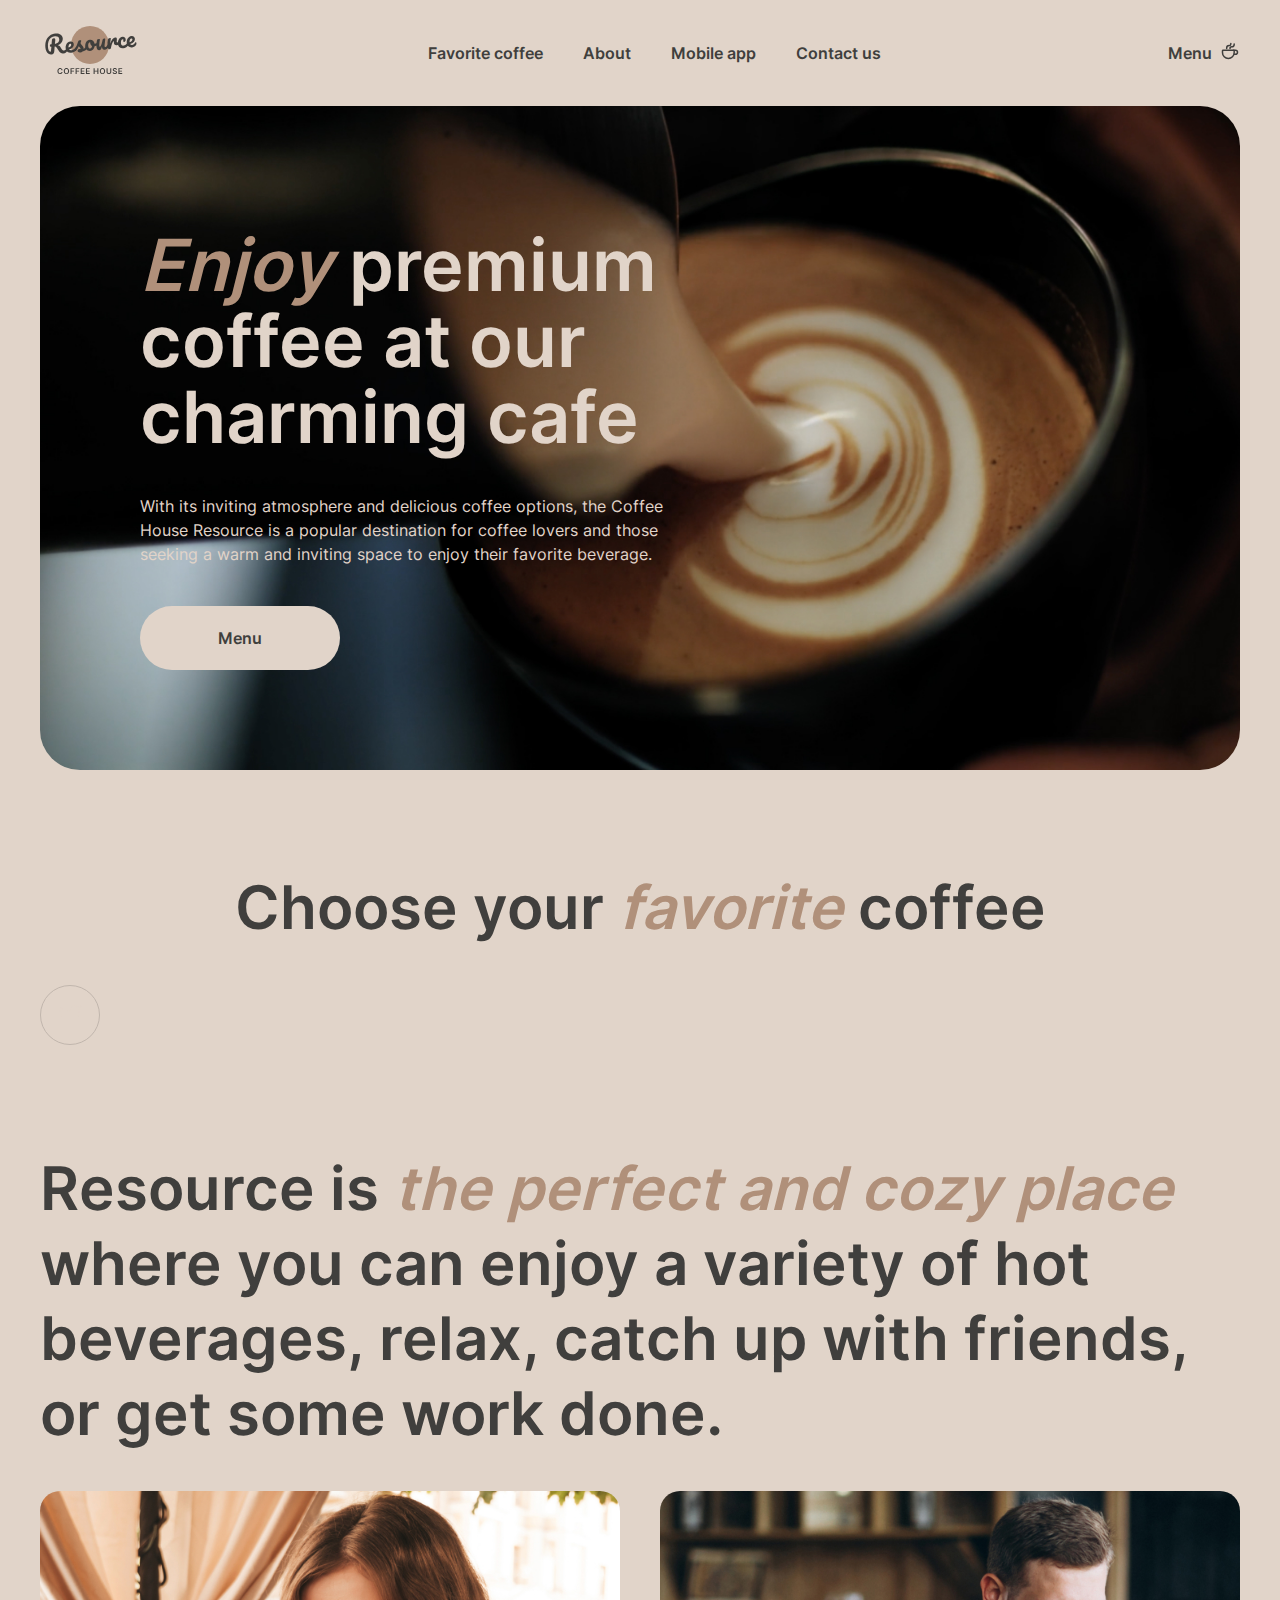
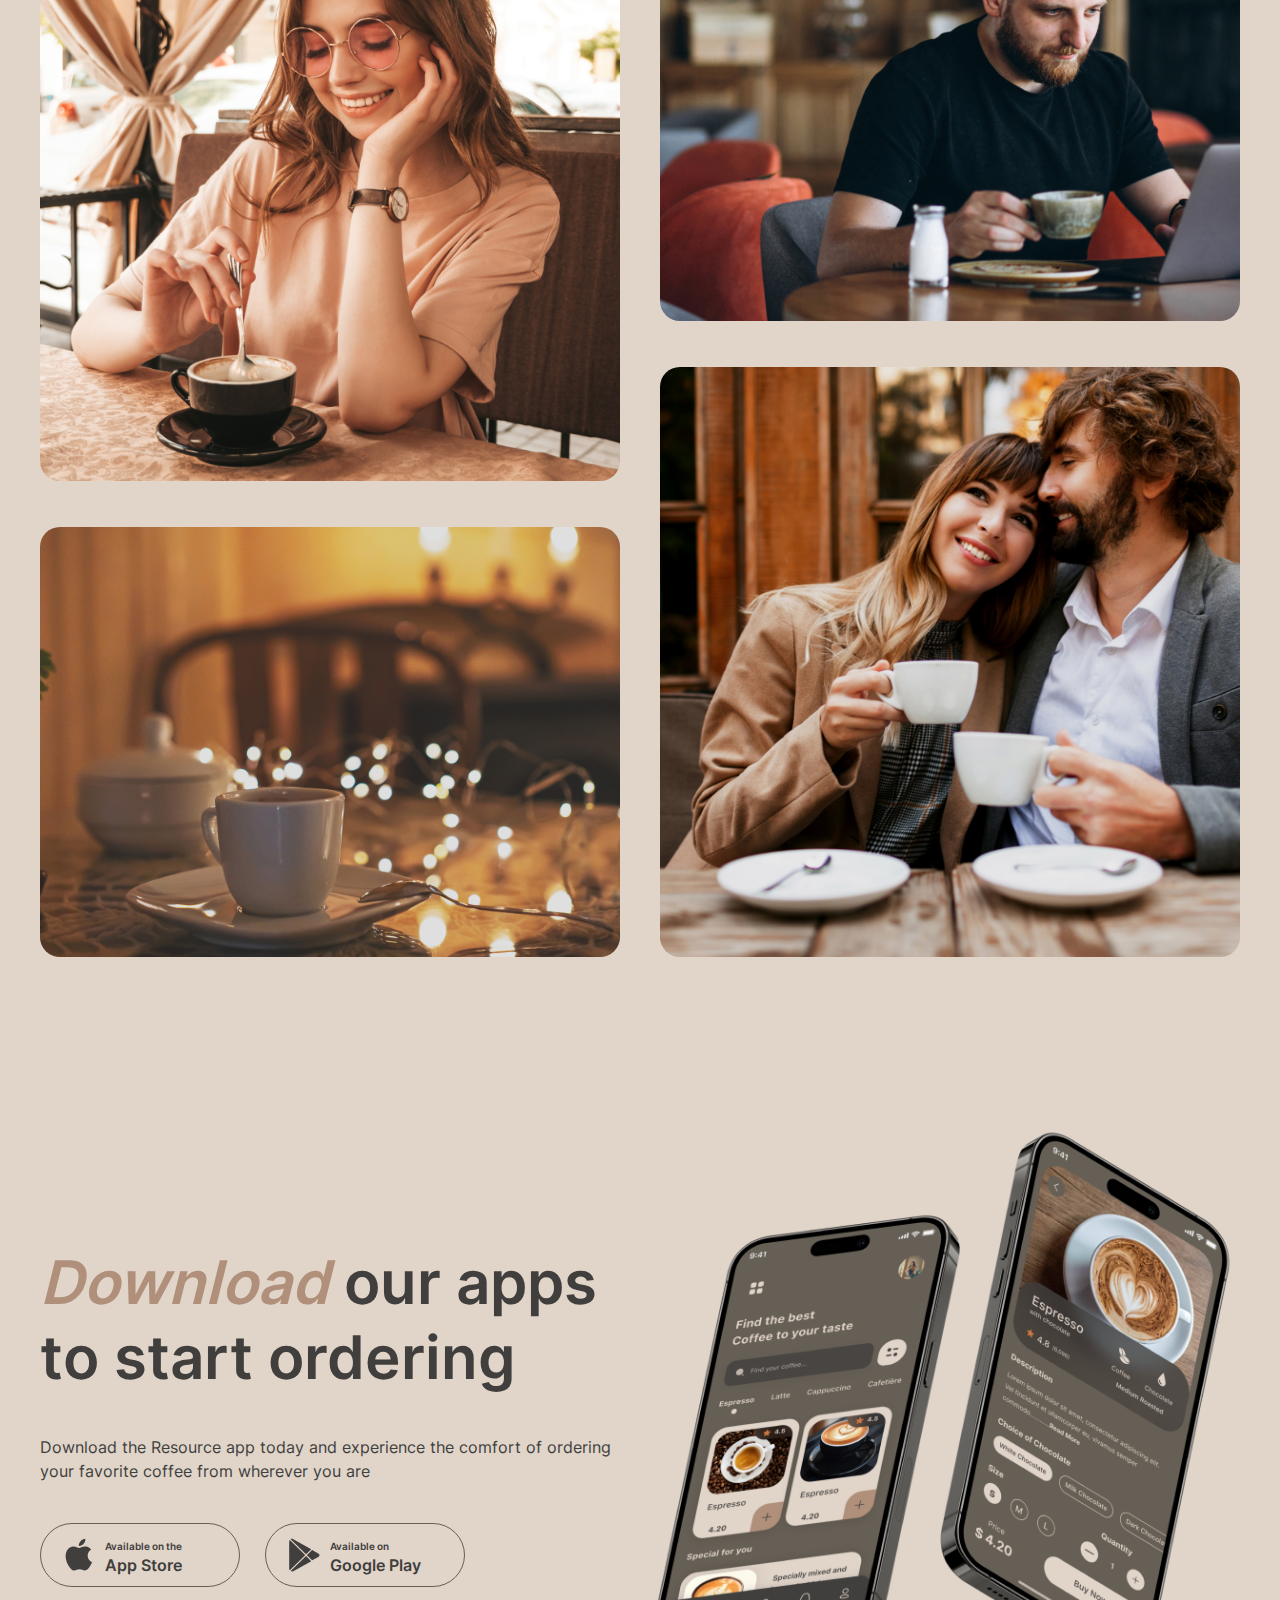
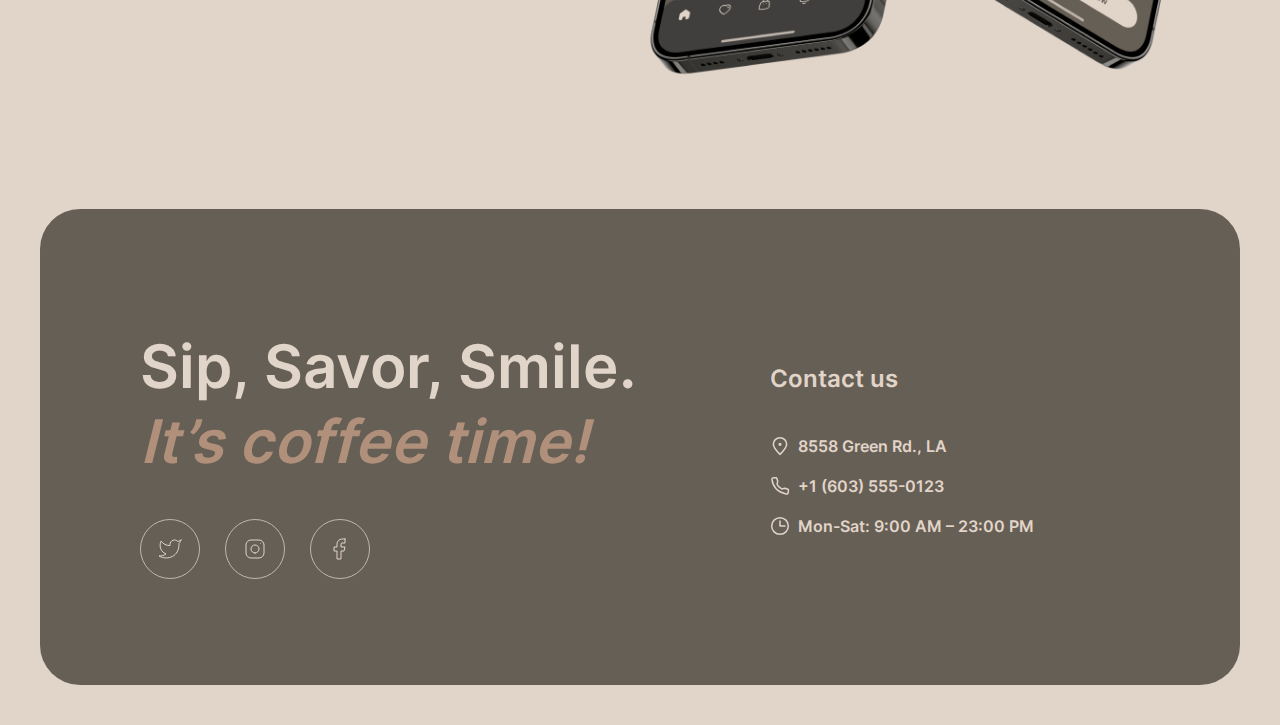
==== coffee-house/index.html @ 08d95184 "feat: add menu page" ====
<!DOCTYPE html>
<html lang="en">
<head>
    <meta charset="UTF-8">
    <meta name="viewport" content="width=device-width, initial-scale=1.0">
    <title>Coffee House</title>
    <link type="image/x-icon" href="logo.svg" rel="shortcut icon">
    <link type="Image/x-icon" href="logo.svg" rel="icon">
    <link rel="stylesheet" type="text/css" href="./css/normalize.css">
    <link rel="stylesheet" type="text/css" href="./css/const.css">
    <link rel="stylesheet" type="text/css" href="./css/main.css">
</head>
<body>
    <!-- ################################################################## -->
    <!-- HEADER -->
    <header class="header">
        <div class="wrapper">
            <div class="header__content">
                
                <div class="header__logo">
                    <a href="#!" class="heafer__logo-link">
                        <img src="logo.svg" alt="Coffee House" class="header__logo-pic">
                    </a>
                </div>

                <nav class=”header__nav”>
                    <ul class="header__list">
                      <li class="header__item">
                        <a href="./" class="link interactive__link">Favorite coffee</a>      
                      </li>
                      <li class="header__item">
                        <a href="#!" class="link interactive__link">About</a>      
                      </li>
                      <li class="header__item">
                        <a href="#!" class="link interactive__link">Mobile app</a>      
                      </li>
                      <li class="header__item">
                        <a href="#!" class="link interactive__link">Contact us</a>      
                      </li>                                                               
                    </ul>
                </nav>   
                  
                <a href="./pages/menu/menu.html" class="link interactive__link header__burger-link">Menu</a>
            </div>
        </div>
    </header>

    <!-- ################################################################## -->
    <!-- CONTENT -->
    <main class="main">
        
        <section class="wrapper wrapper__section hero">
            <div class="wrapper__hero">
                <div class="hero__content">
                    <h1 class="hero__title">
                        <span class="accent">Enjoy </span>
                        <span class="dark">premium coffee at our charming cafe</span>                     
                    </h1>
                    <p class="hero__lead">
                        With its inviting atmosphere and delicious coffee options, the Coffee House Resource is a popular destination for coffee lovers and those seeking a warm and inviting space to enjoy their favorite beverage.
                    </p>
                    <a href="./pages/menu/menu.html" class="btn btn__oval link hero__btn-menu">Menu</a>
                </div>
            </div>
        </section>

        <section class="wrapper wrapper__section favorite">
            <div class="wrapper__favorite">
                <div class="favorite__content">
                    <h2 class="favorite__title">
                        <span class="dark">Choose your </span>
                        <span class="accent">favorite </span>
                        <span class="dark">coffee</span>
                    </h2>

                    <div class="favorite__slider">
                        <div class="slider__navigation-prev">
                            
                            <a href="https://twitter.com/VasilyeuUV" class="btn btn__round footer__social-btn twitter" target="_blank"></a>

                        </div>
                        <div class="slider__card">
                            
                        </div>                        
                        <div class="slider__navigation-next">
                            
                        </div>

    
                        <!-- <div class="favorite__slider-navigation">
                            <input type="radio" name="r" id="r1" checked>
                            <input type="radio" name="r" id="r2">
                            <input type="radio" name="r" id="r3">              
                        </div> -->
         
         
         
                         <!-- <div class="slide slide1">
                             <img src="./img/main_page/coffee-slider-1.png" alt="Coffee" class="about__slider-pic">
                         </div>
                         <div class="slide slide2">
                             <img src="./img/main_page/coffee-slider-2.png" alt="Coffee" class="about__slider-pic">
                         </div>
                         <div class="slide slide3">
                             <img src="./img/main_page/coffee-slider-3.png" alt="Coffee" class="about__slider-pic">
                         </div> -->

                    </div>   

                </div>
            </div>
        </section>

        <section class="wrapper wrapper__section about">
            <div class="wrapper__about">
                <div class="about__content">
                    <h2 class="about__title">
                        <span class="dark">Resource is </span>
                        <span class="accent">the perfect and cozy place </span>
                        <span class="dark">where you can enjoy a variety of hot beverages, relax, catch up with friends, or get some work done.</span>
                    </h2>
                </div>
                <div class="about__cards">
                    <div class="about__cards-left">
                        <figure class="about__card-container">
                            <img src="./img/main_page/about-1.jpg" alt="About image" class="about__card-pic about__card-pic-h">                            
                        </figure>
                        <figure class="about__card-container about__card-container-s">
                            <img src="./img/main_page/about-2.jpg" alt="About image" class="about__card-pic about__card-pic-s">                            
                        </figure>                       

                    </div>
                    <div class="about__cards-right">
                        <figure class="about__card-container about__card-container-s">
                            <img src="./img/main_page/about-3.jpg" alt="About image" class="about__card-pic about__card-pic-s">                            
                        </figure>    
                        <figure class="about__card-container about__card-container-h">
                            <img src="./img/main_page/about-4.jpg" alt="About image" class="about__card-pic about__card-pic-h">                            
                        </figure>                                            
                    </div>
                </div>
            </div>
        </section>

        <section class="wrapper wrapper__section download">
            <div class="wrapper__download">
                <div class="download__content">
                    <div class="download__content-common download__content-left">
                        <h2 class="download__title">
                            <span class="accent">Download </span>
                            <span class="dark">our apps to start ordering</span>
                        </h2>
                        <div class="download__lead">
                            <span>Download the Resource app today and experience the comfort of ordering your favorite coffee from wherever you are</span>
                        </div>
                        <div class="download__buttons">
                            <a href="#!" class="btn btn__oval link download__btn appstore">
                                <div class="download__btn-text">
                                    <p class="caption">Available on the</p>
                                    <p class="no-margin">App Store</p>
                                </div>
                            </a>
                            <a href="#!" class="btn btn__oval link download__btn googleplay">
                                <div class="download__btn-text">
                                    <p class="caption">Available on</p>
                                    <p class="no-margin">Google Play</p>  
                                </div>                              
                            </a>
                        </div>
                    </div>
                    <div class="download__content-common ">
                        <img src="./img/main_page/mobile-screens.png" alt="About image" class="download__pic">                                                    
                    </div>
                </div>
            </div>
        </section>

    </main>    

    <!-- ################################################################## -->
    <!-- FOOTER -->
    <footer class="footer">
        <div class="wrapper">
            <div class="footer__content">

                <div class="footer__content-left">
                    <h2 class="footer__title">
                        <span class="light">Sip, Savor, Smile.</span>
                        <span class="accent">It’s coffee time!</span>
                    </h2>
                    <div class="footer__social">
                        <a href="https://twitter.com/VasilyeuUV" class="btn btn__round footer__social-btn twitter" target="_blank"></a>
                        <a href="https://www.instagram.com/blade.b.b/" class="btn btn__round footer__social-btn instagramm" target="_blank"></a>
                        <a href="https://www.facebook.com/profile.php?id=61554115852307" class="btn btn__round footer__social-btn facebook" target="_blank"></a>
                    </div>
                </div>

                <div class="light footer__content-right">
                    <h3 class="footer__contact-title">Contact us</h3>
                    <a href="https://www.google.com/maps/place/Green+Rd,+Louisiana+70634,+%D0%A1%D0%A8%D0%90/@30.5420931,-93.0218398,10z" class="light interactive__link footer__link footer__contact-adress" target="_blank">8558 Green Rd.,  LA</a>
                    <a href="tel:+1 (603) 555-0123" class="light interactive__link footer__link footer__contact-phone" target="_blank">+1 (603) 555-0123</a>
                    <p class="light footer__link footer__contact-clock">Mon-Sat: 9:00 AM – 23:00 PM</p>
                </div>                

            </div>
        </div>
    </footer>
</body>
</html>
---- coffee-house/css/const.css ----
:root {

/*COLORS*/

--color-dark:#665F55;
--color-light: #E1D4C9;
--color-backdrop: rgba(64, 63, 61, 0.80);

--text-color-dark: #403F3D;
--text-color-light: var(--color-light);
--text-color-accent: #B0907A;

--background-color-body:var(--color-light);
--background-color-container: var(--color-dark);

--border-color-light: #C1B6AD;
--border-color-dark: var(--color-dark);

--tab-item-color-active: var(--color-dark);

--color-link-dark: var(--text-color-dark, #403F3D);


/*FONTS*/
--font-family: 'Inter';

--font-heading-1: 600 72px/105% var(--font-family);
--font-heading-2: 600 60px/125% var(--font-family);
--font-heading-3: 600 24px/125% var(--font-family);

--font-body-medium: 400 16px/150% var(--font-family);
--font-body-caption: 600 10px/140% var(--font-family);

--font-link: 600 16px/150% var(--font-family);
--font-burger-link: 600 32px/125% var(--font-family);
--font-button: var(--font-link);

}
---- coffee-house/css/main.css ----
/*#################################################################*/
/*#region FONTS*/

/* inter-regular - latin */
@font-face {
  font-display: swap; /* Check https://developer.mozilla.org/en-US/docs/Web/CSS/@font-face/font-display for other options. */
  font-family: 'Inter';
  font-style: normal;
  font-weight: 400;
  src: url('../fonts/inter-v13-latin-regular.woff2') format('woff2'); /* Chrome 36+, Opera 23+, Firefox 39+, Safari 12+, iOS 10+ */
}
/* inter-600 - latin */
@font-face {
  font-display: swap; /* Check https://developer.mozilla.org/en-US/docs/Web/CSS/@font-face/font-display for other options. */
  font-family: 'Inter';
  font-style: normal;
  font-weight: 600;
  src: url('../fonts/inter-v13-latin-600.woff2') format('woff2'); /* Chrome 36+, Opera 23+, Firefox 39+, Safari 12+, iOS 10+ */
}

/*#endregion FONTS*/


/* #################################################################*/
/*#region BASIC STYLE*/

html {
    box-sizing: border-box;	
}

*, 
*::after,
*::before {
    box-sizing: inherit;
}

body {
    font: var(--font-body-medium);
    color: var(--text-color-dark);
    min-height: 100vh;
    background: var(--background-color-body);
}

img {
    max-width: 100%;
    height: auto;
}

li {
    list-style-type: none;
    padding-left: 0;
}

a.disabled {
    pointer-events: none;
    cursor: default;
}

.wrapper {
    max-width: 1440px;  
    margin: 0 auto;
    padding: 0 40px;
}

.wrapper__section {
    margin-bottom: 100px;
}

.link {
    font: var(--font-link);
    color: var(--color-link-dark);
    text-decoration: none;
}

.interactive__link {
    position: relative;
    transition: .2s;
}

.interactive__link::after {
    content: '';
    position: absolute;
    bottom: -5px;
    right: 0;
    height: 2px;
    width: 100%;
    transform: scale(0, 1);
    transition: transform 0.4s;
    background: var(--text-color-dark);
    transform-origin: right top;
    transition-delay: .25s;
}

.interactive__link:hover::after,
.interactive__link:focus::after,
.interactive__link:active::after {
    transform: scale(1, 1);
    transform-origin: left top;
}



:focus {
    outline: none;
}
/*#endregion BASIC STYLE*/


/*#################################################################*/
/*#region FONTS*/

h1 span {
    font: var(--font-heading-1);
}

h2 {
    margin-bottom: 40px;
    text-align: left;
}

h2 span {
    font: var(--font-heading-2);
}

h3 {
    font: var(--font-heading-3);
    margin-bottom: 40px;
}

.light {
    color: var(--text-color-light);
}

.accent {
    font-style: italic;
    color: var(--text-color-accent);
}

.caption {
    font: var(--font-body-caption);
    margin: 0;
}

.no-margin{
    margin: 0;
}

/*#endregion FONTS*/


/*#################################################################*/
/*#region ELEMENTS*/

.btn {
    display: inline-block;
    box-sizing: border-box;
    text-align: center;
    text-decoration: none;
    border-radius: 100px;
    padding: 20px 0;
}

.btn__round {
    width: 60px;
    height: 60px;
}

.btn__oval {
    width: 200px;
    height: 64px;
}

.twitter {
    background: url(../img/icons/twitter.svg) no-repeat center center;
}

.instagramm {
    background: url(../img/icons/instagram.svg) no-repeat center center;
}

.facebook {
    background: url(../img/icons/facebook.svg) no-repeat center center;
}

.appstore {
    background: url(../img/icons/appstore-icon.svg) no-repeat 20px center;
}

.googleplay {
    background: url(../img/icons/googleplay-icon.svg) no-repeat 20px center;
}
/*#endregion ELEMENTS*/



/*#################################################################*/
/*#region HEADER*/

.header__content {
    display: flex;
    flex-wrap: wrap;
    align-items: center;
    justify-content: space-between;
    padding: 20px 0;    
}

.header__list {
    display: flex;
    flex-wrap: wrap;
}

.header__item {
    margin-right: 40px;
}

/* .header__item:last-child {
    margin-right: 0;
} */

.header__burger-link {
    display: inline-block;
    padding-right: 28px;
    background: url(../img/icons/coffee-cup.svg) no-repeat right top;
}

/*#endregion HEADER*/


/*#################################################################*/
/*#region MAIN*/

/*--------------------------------------------------------*/
/*#region Hero*/

.wrapper__hero {
    padding: 100px;
    border-radius: 40px;
    background: url(../img/main_page/img-hero.jpg), lightgray 50% / cover no-repeat;    
    background-size: cover;
}

.hero__content {
    max-width: 530px;
    color: var(--text-color-light);
}

.hero__title {
    margin-bottom: 40px;
}

.hero__lead {
    font: var(--font-body-medium);
    margin-bottom: 40px;
}

.hero__btn-menu {
    background-color: var(--background-color-body);     
    transition-property: padding-right;
    transition-duration: 1s;
    transition-timing-function: ease;
}

.hero__btn-menu:hover {
    background: url(../img/icons/coffee-cup.svg) no-repeat 120px 20px;
    background-color: var(--background-color-body);
    padding-right: 20px;    
    transition-property: background, padding-right;
    transition-duration: 1s;
    transition-timing-function: ease;
}

/*#endregion Hero*/


/*--------------------------------------------------------*/
/*#region Favorite*/

.favorite__title {
    text-align: center;
}

.favorite__slider {
    display: grid;
    grid-template-columns: 60px auto 60px;
    gap: 40px;
}

.favorite__slider-navigation {
    /* display: flex;
    flex-wrap: wrap;
    width: 1000%;
    height: 100%; */
}

/*#endregion Favorite*/


/*--------------------------------------------------------*/
/*#region About*/

.wrapper__about {
    text-align: center;
}

.about__cards {
    display: grid;
    grid-template-columns: repeat(2, 1fr);
    gap: 40px;
}

.about__card-container {
    margin: 0;
    margin-bottom: 40px;
}

.about__card-pic{
    width: 726px;
    border-radius: 20px;
    object-fit: cover;
}

.about__card-pic-h {
    height: 590px;
}

.about__card-pic-s {
    height: 430px;
}


/*#endregion About*/


/*--------------------------------------------------------*/
/*#region Download*/

.download__content {
    display: flex;
    flex-wrap: wrap;
    align-items: center;
    justify-content: space-between;
}

.download__content-common{
    flex: 1;
}

.download__content-right {
    text-align: right;
}

.download__title{
    max-width: 630px;    
} 

.download__lead {
    max-width: 630px;    
    font: var(--font-body-medium);
    margin-bottom: 40px;
}

.download__btn {
    border: solid 1px var(--border-color-dark); 
    text-align: left;
    padding-left: 64px;
    margin-right: 20px;
}

.download__btn-text {
    margin-top: -5px;
}

/*#endregion Download*/


/*#endregion MAIN*/



/*#################################################################*/
/*#region FOOTER*/

.footer__content {
    display: flex;
    flex-wrap: wrap;
    padding: 100px;
    border-radius: 40px;
    background-color: var(--background-color-container);
    margin-bottom: 40px;    
}

.footer__content-left {
    max-width: 530px;
    margin-right: 100px;
}

.footer__title {
    margin-bottom: 40px;
}

.footer__link {
    display: block;
    font: var(--font-link);
    text-decoration: none;
    padding-left: 28px;
    margin-bottom: 16px;
}

.footer__social-btn {
    border: 1px solid var(--border-color-light, #C1B6AD);
    margin-right: 20px;
}

.footer__content-right{
    
}

.footer__contact-title {
    margin-top: 55px;
}

.footer__contact-adress {
    background: url(../img/icons/pin-alt.svg) no-repeat left center;
}

.footer__contact-phone {
    background: url(../img/icons/phone.svg) no-repeat left center;
}

.footer__contact-clock {
    background: url(../img/icons/clock.svg) no-repeat left center;
}

/* .header__content {
    display: flex;
    flex-wrap: wrap;
    align-items: center;
    justify-content: space-between;
    padding: 20px 0;    
} */

/*#endregion FOOTER*/
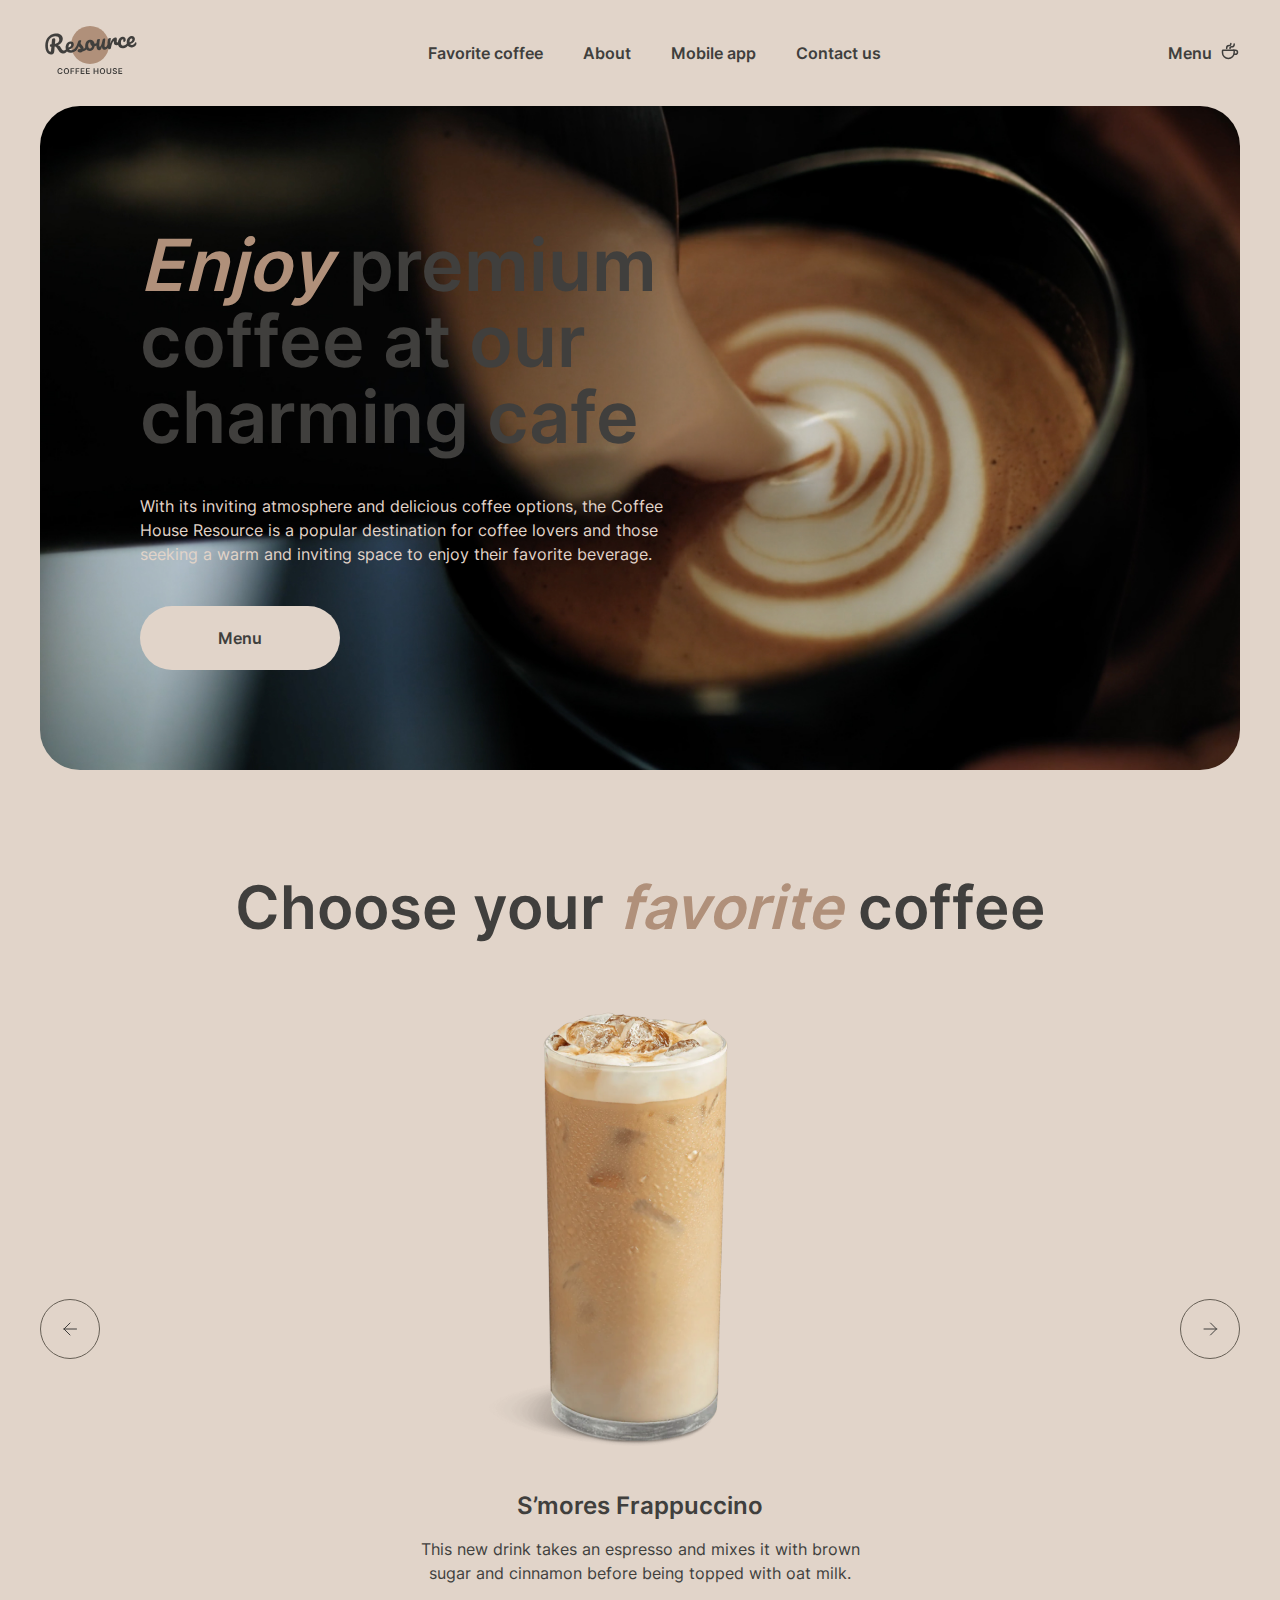
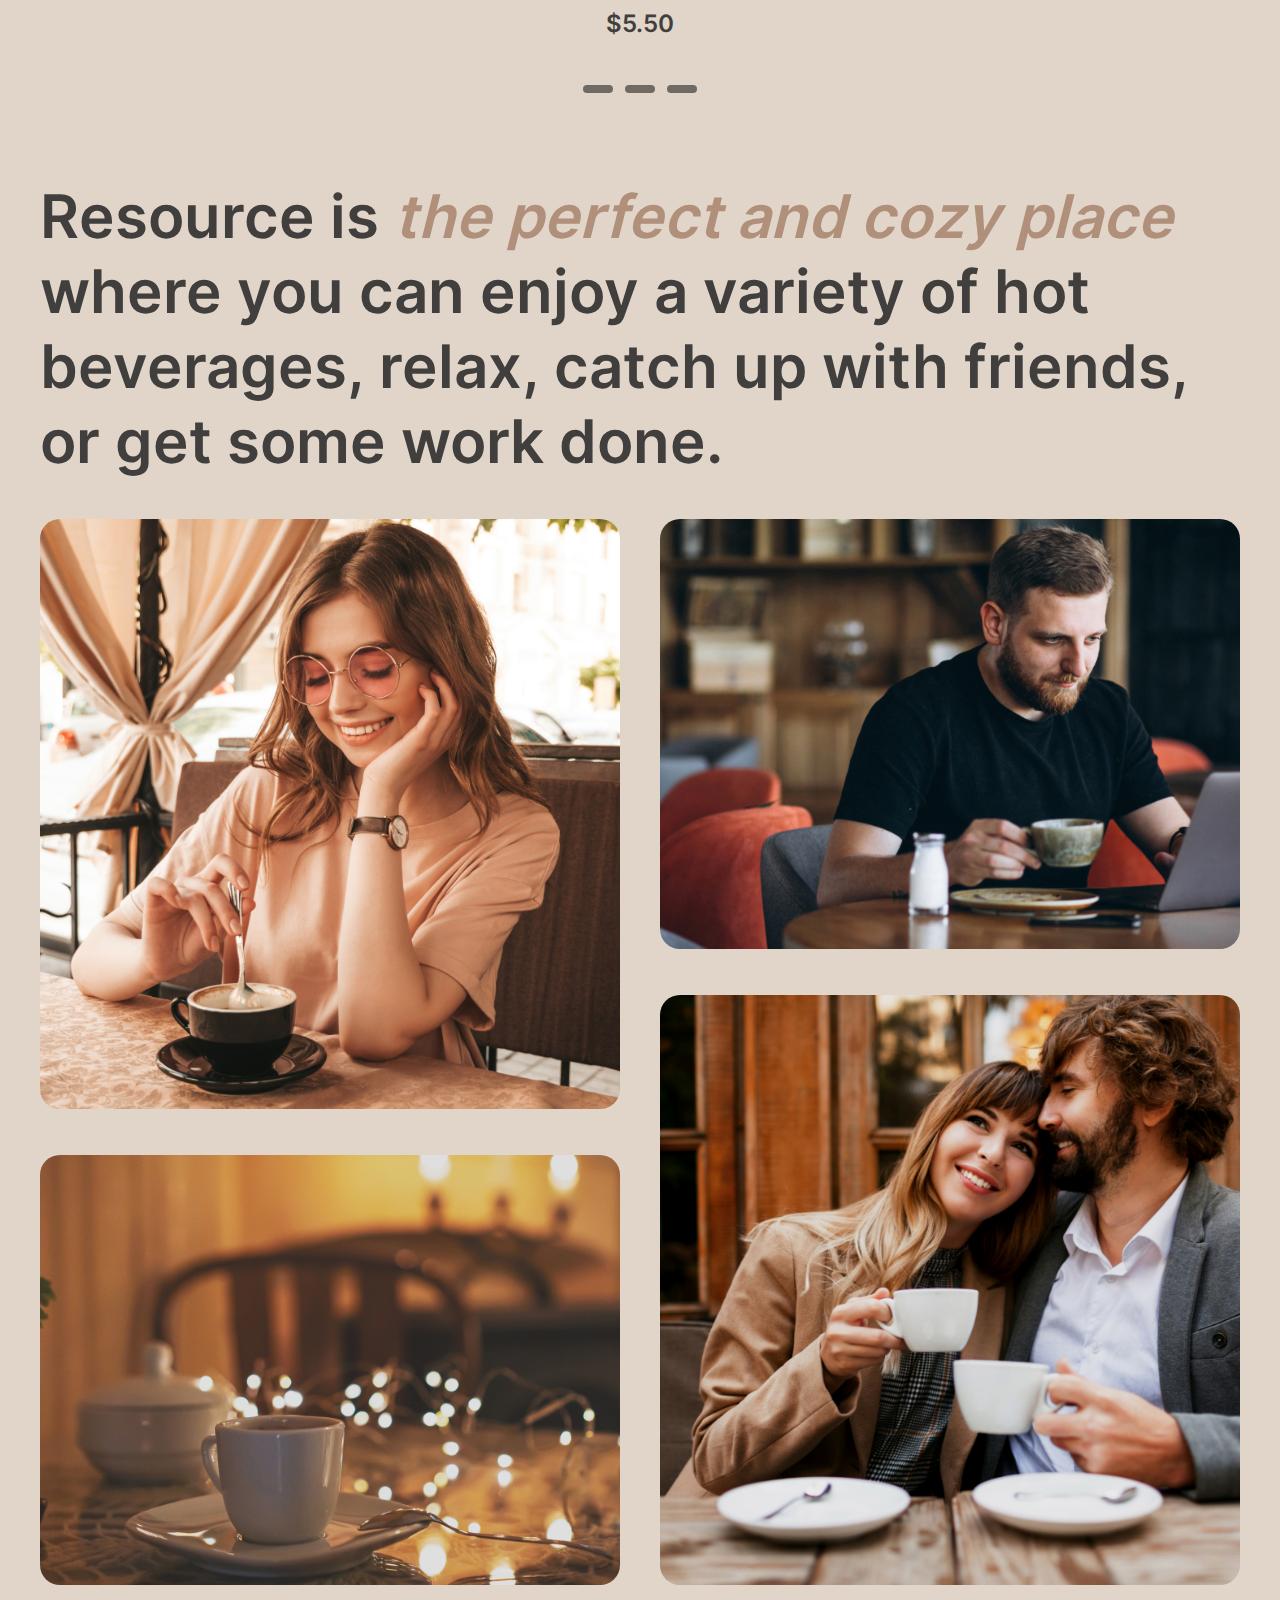
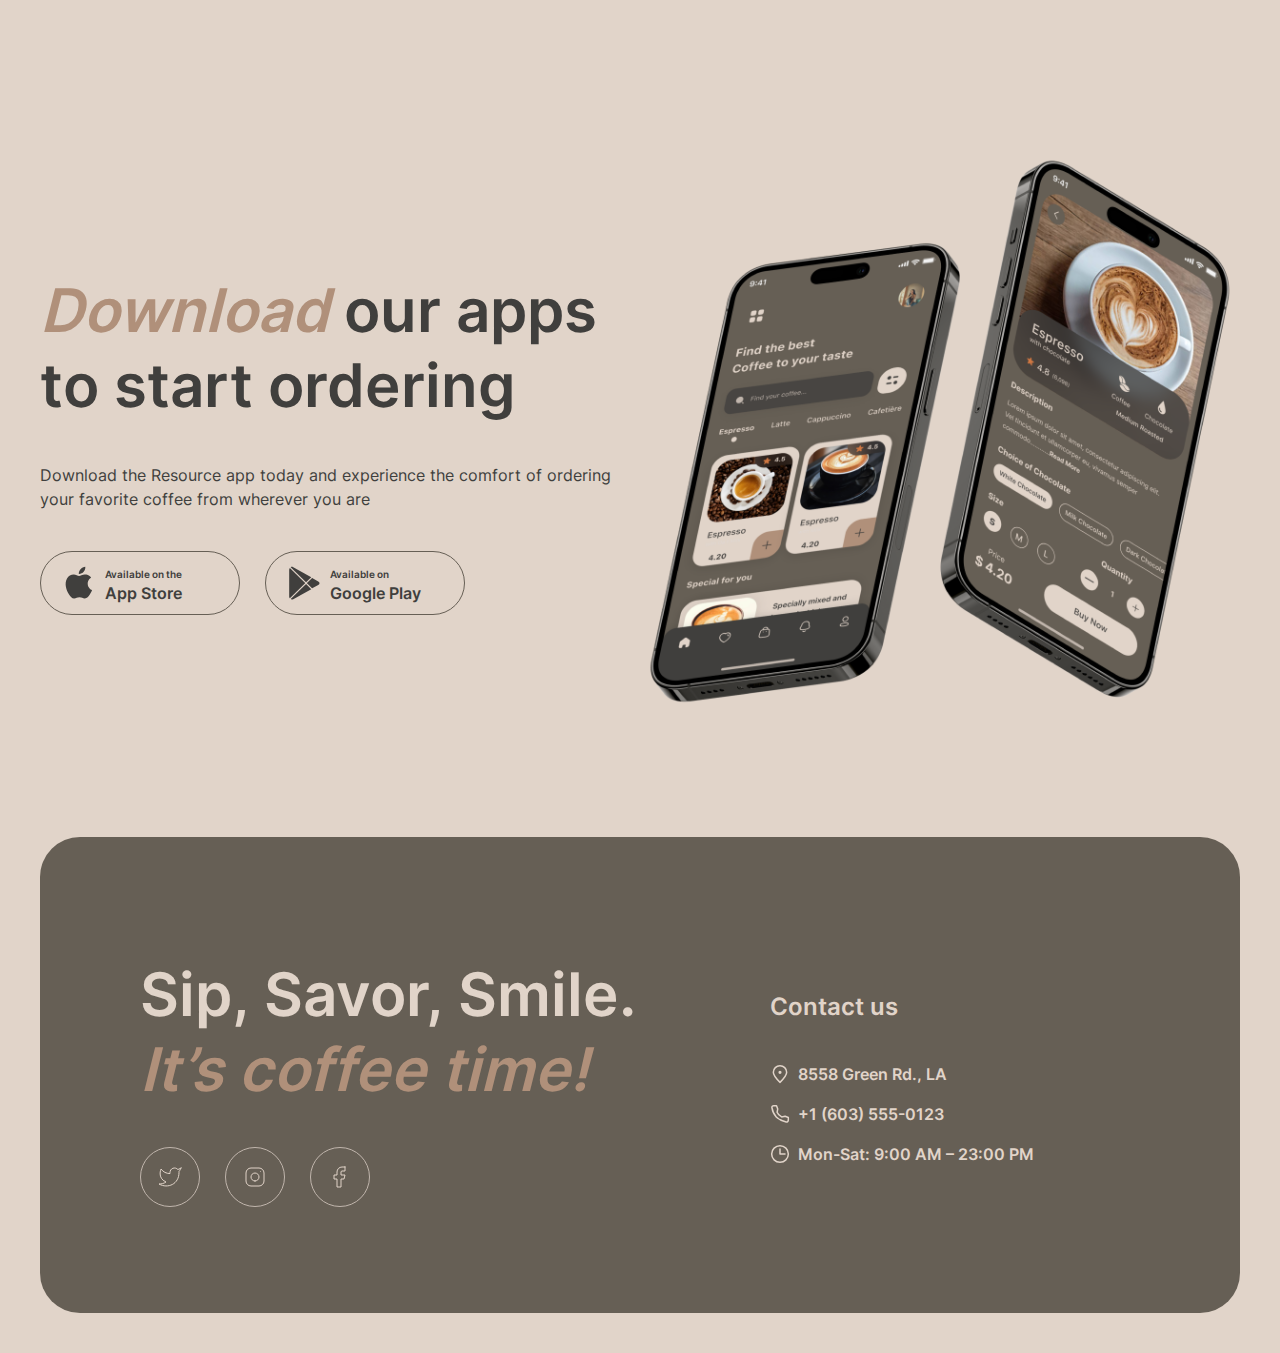
==== commit 9f5cfec1: "feat: add favorite slider" ====
--- a/coffee-house/index.html
+++ b/coffee-house/index.html
@@ -4,8 +4,15 @@
     <meta charset="UTF-8">
     <meta name="viewport" content="width=device-width, initial-scale=1.0">
     <title>Coffee House</title>
-    <link type="image/x-icon" href="logo.svg" rel="shortcut icon">
-    <link type="Image/x-icon" href="logo.svg" rel="icon">
+    <link rel="apple-touch-icon" sizes="180x180" href="img/favicon/apple-touch-icon.png">
+    <link rel="icon" type="image/png" sizes="32x32" href="img/favicon/favicon-32x32.png">
+    <link rel="icon" type="image/png" sizes="16x16" href="img/favicon/favicon-16x16.png">
+    <link rel="manifest" href="img/favicon/site.webmanifest">
+    <link rel="mask-icon" href="img/favicon/safari-pinned-tab.svg" color="#5bbad5">
+    <link rel="shortcut icon" href="img/favicon/favicon.ico">
+    <meta name="msapplication-TileColor" content="#e1d4c9">
+    <meta name="msapplication-config" content="img/favicon/browserconfig.xml">
+    <meta name="theme-color" content="#e1d4c9">
     <link rel="stylesheet" type="text/css" href="./css/normalize.css">
     <link rel="stylesheet" type="text/css" href="./css/const.css">
     <link rel="stylesheet" type="text/css" href="./css/main.css">
@@ -18,7 +25,7 @@
             <div class="header__content">
                 
                 <div class="header__logo">
-                    <a href="#!" class="heafer__logo-link">
+                    <a href="#" class="heafer__logo-link">
                         <img src="logo.svg" alt="Coffee House" class="header__logo-pic">
                     </a>
                 </div>
@@ -26,16 +33,16 @@
                 <nav class=”header__nav”>
                     <ul class="header__list">
                       <li class="header__item">
-                        <a href="./" class="link interactive__link">Favorite coffee</a>      
+                        <a href="#favorite" class="link interactive__link">Favorite coffee</a>      
                       </li>
                       <li class="header__item">
-                        <a href="#!" class="link interactive__link">About</a>      
+                        <a href="#about" class="link interactive__link">About</a>      
                       </li>
                       <li class="header__item">
-                        <a href="#!" class="link interactive__link">Mobile app</a>      
+                        <a href="#mobile-app" class="link interactive__link">Mobile app</a>      
                       </li>
                       <li class="header__item">
-                        <a href="#!" class="link interactive__link">Contact us</a>      
+                        <a href="#contact" class="link interactive__link">Contact us</a>      
                       </li>                                                               
                     </ul>
                 </nav>   
@@ -49,7 +56,7 @@
     <!-- CONTENT -->
     <main class="main">
         
-        <section class="wrapper wrapper__section hero">
+        <div class="wrapper wrapper__section hero" id="hero">
             <div class="wrapper__hero">
                 <div class="hero__content">
                     <h1 class="hero__title">
@@ -62,9 +69,9 @@
                     <a href="./pages/menu/menu.html" class="btn btn__oval link hero__btn-menu">Menu</a>
                 </div>
             </div>
-        </section>
-
-        <section class="wrapper wrapper__section favorite">
+        </div>
+
+        <section class="wrapper wrapper__section favorite" id="favorite">
             <div class="wrapper__favorite">
                 <div class="favorite__content">
                     <h2 class="favorite__title">
@@ -74,44 +81,58 @@
                     </h2>
 
                     <div class="favorite__slider">
-                        <div class="slider__navigation-prev">
-                            
-                            <a href="https://twitter.com/VasilyeuUV" class="btn btn__round footer__social-btn twitter" target="_blank"></a>
+                        <!-- <input type="radio" name="respond" id="favorite-prev" checked> -->
+                        <div class="favorite__slider-navigation">
+                            <input type="radio" name="slider" id="switch1" checked>
+                            <input type="radio" name="slider" id="switch2">
+                            <input type="radio" name="slider" id="switch3">  
+                        
+
+                            <div class="wrapper__favorite-cards">
+                                <div class="slider__navigation-prev">                                
+                                    <a href="#!" class="btn btn__round btn__prev"></a>
+                                </div>
+                                <!-- <div class="slider__cards"> -->
+                                    <div class="favorite__card">
+                                        <div class="favorite__card-imgbox">
+                                            <a href="#!" class="favorite__card-display">
+                                                <img src="./img/cups_of_coffee/coffee-slider-1.png" alt="Coffee" class="favorite__card-pic">
+                                            </a>  
+                                        </div>                         
+                                        <div class="favorite__card-content">
+                                            <h3 class="favorite__card-title">S’mores Frappuccino</h3>
+                                            <p class="favorite__card-description">This new drink takes an espresso and mixes it with brown sugar and cinnamon before being topped with oat milk.</p>
+                                            <h3 class="favorite__card-price">$5.50</h3>
+                                        </div>                           
+                                    </div>  
+                                <!-- </div>           -->                            
+                                <div class="slider__navigation-next">
+                                    <a href="#!" class="btn btn__round btn__next"></a>
+                                </div>
+                            </div>
 
                         </div>
-                        <div class="slider__card">
-                            
-                        </div>                        
-                        <div class="slider__navigation-next">
-                            
-                        </div>
+
 
     
-                        <!-- <div class="favorite__slider-navigation">
-                            <input type="radio" name="r" id="r1" checked>
-                            <input type="radio" name="r" id="r2">
-                            <input type="radio" name="r" id="r3">              
+                        <!-- <div class="slider__navigation-active">
+                            <label for="switch1" class="slider__navigation-control"></label>
+                            <label for="switch2" class="slider__navigation-control"></label>
+                            <label for="switch3" class="slider__navigation-control"></label>
                         </div> -->
-         
-         
-         
-                         <!-- <div class="slide slide1">
-                             <img src="./img/main_page/coffee-slider-1.png" alt="Coffee" class="about__slider-pic">
-                         </div>
-                         <div class="slide slide2">
-                             <img src="./img/main_page/coffee-slider-2.png" alt="Coffee" class="about__slider-pic">
-                         </div>
-                         <div class="slide slide3">
-                             <img src="./img/main_page/coffee-slider-3.png" alt="Coffee" class="about__slider-pic">
-                         </div> -->
-
                     </div>   
 
+                    <div class="slider__navigation-controls">
+                        <label for="switch1" class="slider__navigation-control"></label>
+                        <label for="switch2" class="slider__navigation-control"></label>
+                        <label for="switch3" class="slider__navigation-control"></label>
+                    </div>
+
                 </div>
             </div>
         </section>
 
-        <section class="wrapper wrapper__section about">
+        <section class="wrapper wrapper__section about" id="about">
             <div class="wrapper__about">
                 <div class="about__content">
                     <h2 class="about__title">
@@ -142,7 +163,7 @@
             </div>
         </section>
 
-        <section class="wrapper wrapper__section download">
+        <section class="wrapper wrapper__section download" id="mobile-app">
             <div class="wrapper__download">
                 <div class="download__content">
                     <div class="download__content-common download__content-left">
@@ -179,7 +200,7 @@
 
     <!-- ################################################################## -->
     <!-- FOOTER -->
-    <footer class="footer">
+    <footer class="footer" id="contact">
         <div class="wrapper">
             <div class="footer__content">
 
--- a/coffee-house/css/main.css
+++ b/coffee-house/css/main.css
@@ -27,6 +27,7 @@
 
 html {
     box-sizing: border-box;	
+    scroll-behavior: smooth;
 }
 
 *, 
@@ -46,6 +47,10 @@
     max-width: 100%;
     height: auto;
 }
+
+/* label {
+    padding: 0;
+} */
 
 li {
     list-style-type: none;
@@ -99,8 +104,6 @@
     transform-origin: left top;
 }
 
-
-
 :focus {
     outline: none;
 }
@@ -130,6 +133,10 @@
 
 .light {
     color: var(--text-color-light);
+}
+
+.dark {
+    color: var(--text-color-dark);
 }
 
 .accent {
@@ -142,8 +149,12 @@
     margin: 0;
 }
 
-.no-margin{
-    margin: 0;
+.no-margin {
+    margin: 0;
+}
+
+.center {
+    text-align: center;
 }
 
 /*#endregion FONTS*/
@@ -171,7 +182,7 @@
     height: 64px;
 }
 
-.twitter {
+.twitter {    
     background: url(../img/icons/twitter.svg) no-repeat center center;
 }
 
@@ -193,6 +204,10 @@
 /*#endregion ELEMENTS*/
 
 
+/*#################################################################*/
+/*#################################################################*/
+/*#################################################################*/
+/*#region INDEX PAGE*/
 
 /*#################################################################*/
 /*#region HEADER*/
@@ -274,26 +289,83 @@
 
 
 /*--------------------------------------------------------*/
-/*#region Favorite*/
+/*#region Favorite Card*/
 
 .favorite__title {
     text-align: center;
 }
 
-.favorite__slider {
-    display: grid;
-    grid-template-columns: 60px auto 60px;
-    gap: 40px;
-}
-
-.favorite__slider-navigation {
-    /* display: flex;
+.btn__prev {
+    border: 1px solid var(--border-color-dark, #665F55);
+    background: url(../img/icons/arrow-left.svg) no-repeat center center;
+}
+
+.btn__next {
+    border: 1px solid var(--border-color-dark, #665F55);
+    background: url(../img/icons/arrow-right.svg) no-repeat center center;
+}
+
+.wrapper__favorite-cards {
+    display: flex;
     flex-wrap: wrap;
-    width: 1000%;
-    height: 100%; */
-}
-
-/*#endregion Favorite*/
+    justify-content: space-between;
+    align-items: center;
+}
+
+.favorite__card {
+    max-width: 480px;
+    display: flex;
+    flex-direction: column;
+}
+
+.favorite__card-imgbox {
+    margin-bottom: 20px;
+}
+
+.favorite__card-content {
+    text-align: center;
+}
+
+.favorite__card-title {
+    margin: 0;
+    margin-bottom: 16px;
+}
+
+.favorite__card-description {
+    margin: 0;
+    margin-bottom: 16px; 
+}
+
+.slider__navigation-controls {
+    position: absolute;
+    /* bottom: 0; */
+    left: 50%;
+    transform: translateX(-50%);
+    display: flex;
+}
+
+.slider__navigation-control {
+    width: 30px;
+    height: 8px;
+    margin: 6px;
+    cursor: pointer;
+    background-color: #000;
+    opacity: .5;
+    border-radius: 10px;
+    transition: all 0.4s ease;
+}
+
+.slider__navigation-control:hover {
+    opacity: 1;
+    transform:scale(1.1);
+}
+
+input[name="slider"] {
+    position: absolute;
+    visibility: hidden;
+ }
+
+/*#endregion Favorite Card*/
 
 
 /*--------------------------------------------------------*/
@@ -412,10 +484,6 @@
     margin-right: 20px;
 }
 
-.footer__content-right{
-    
-}
-
 .footer__contact-title {
     margin-top: 55px;
 }
@@ -432,12 +500,176 @@
     background: url(../img/icons/clock.svg) no-repeat left center;
 }
 
-/* .header__content {
+/*#endregion FOOTER*/
+/*#endregion INDEX PAGE*/
+
+
+
+/*#################################################################*/
+/*#################################################################*/
+/*#################################################################*/
+/*#region MENU PAGE*/
+
+/*#################################################################*/
+/*#region Title*/
+
+.offer__content {
     display: flex;
     flex-wrap: wrap;
+    justify-content: center;
+}
+
+.offer__title-2 {
+    max-width: 800px;
+    text-align: center;
+}
+
+.offer__slider {
+    overflow: hidden;
+    /* transform: translate(-50%, -50%); */
+}
+
+.offer__buttons {
+    display: flex;
+}
+/*#endregion Title*/
+
+/*#################################################################*/
+/*#region Cards*/
+
+.wrapper__offer-cards {
+    transition: all 0.6s ease;
+}
+
+.offer__cards {
+    display: grid;
+    grid-template-columns: repeat(4, 310px);
+    gap: 40px;
+}
+
+.offer__card {
+    display: flex;
+    flex-direction: column;
+    max-width: 310px;
+    border: solid 1px var(--border-color-light, #C1B6AD); 
+    border-radius: 40px;
+}
+
+.offer__card-imgbox {
+    max-height: 310px;
+    overflow: hidden;
+    border-radius: 40px;
+}
+
+.offer__card-pic {
+    max-width: 340px;
+}
+
+.offer__card-content {
+    flex-grow: 1;
+    display: flex;
+    flex-direction: column;
+    padding: 20px;
+}
+
+.offer__card-title {
+    margin: 0;
+    margin-bottom: 12px;
+}
+
+.offer__card-description {
+    flex-grow: 1;
+    margin: 0;
+    margin-bottom: 12px;
+}
+
+.offer__card-price {   
+    margin: 0;
+}
+
+/*#endregion Cards*/
+
+/*#################################################################*/
+/*#region Navigation*/
+
+input[name="radio"] {
+    position: absolute;
+    visibility: hidden;
+ }
+
+.offer__slider-navigation {
+    display: flex;
+    transform: translateX(-50%);
+}
+
+ .offer__navigation {
+    margin-bottom: 40px;
+ }
+
+ .btn__offer-switch {
+    display: inline-block;
+ }
+
+.btn-offer {
+    width: auto;
+    border: 1px solid var(--border-color-dark);
+    text-align: right;
+    padding: 0;
+    padding-right: 16px;
+    margin-right: 16px;
+
+    transition: all 0.4s ease;
+}
+
+.btn__offer-switch:hover,
+.btn__offer-switch:active,
+.btn__offer-switch:focus {
+    background: var(--background-color-container);
+    color: var(--text-color-light);
+    cursor: pointer;
+
+    .circle__image {
+        background: var(--text-color-light);
+    }
+}
+
+.btn__oval-circle {
+    display: flex;
+    flex-wrap: nowrap;
     align-items: center;
-    justify-content: space-between;
-    padding: 20px 0;    
-} */
-
-/*#endregion FOOTER*/+}
+
+.circle__image {
+    display: inline-block;
+    position: relative;
+    border-radius: 50%;
+    overflow: hidden;
+    width: 45px;
+    height: 45px;
+    background: var(--border-color-light);
+    text-align: center;
+    margin: 8px;
+}
+
+.circle__image-pic{
+    position: relative;
+    top: 25%;
+    width:55%;
+    height:55%;
+    object-fit: cover;
+  }
+
+#radio1:checked ~ .s1 {
+    margin-left: 0;
+ }
+ 
+ #radio2:checked ~ .s1 {
+    margin-left: -33.3%;
+ }
+ 
+ #radio3:checked ~ .s1 {
+    margin-left: -66.6%;
+ }
+
+/*#endregion Navigation*/
+/*#endregion MENU PAGE*/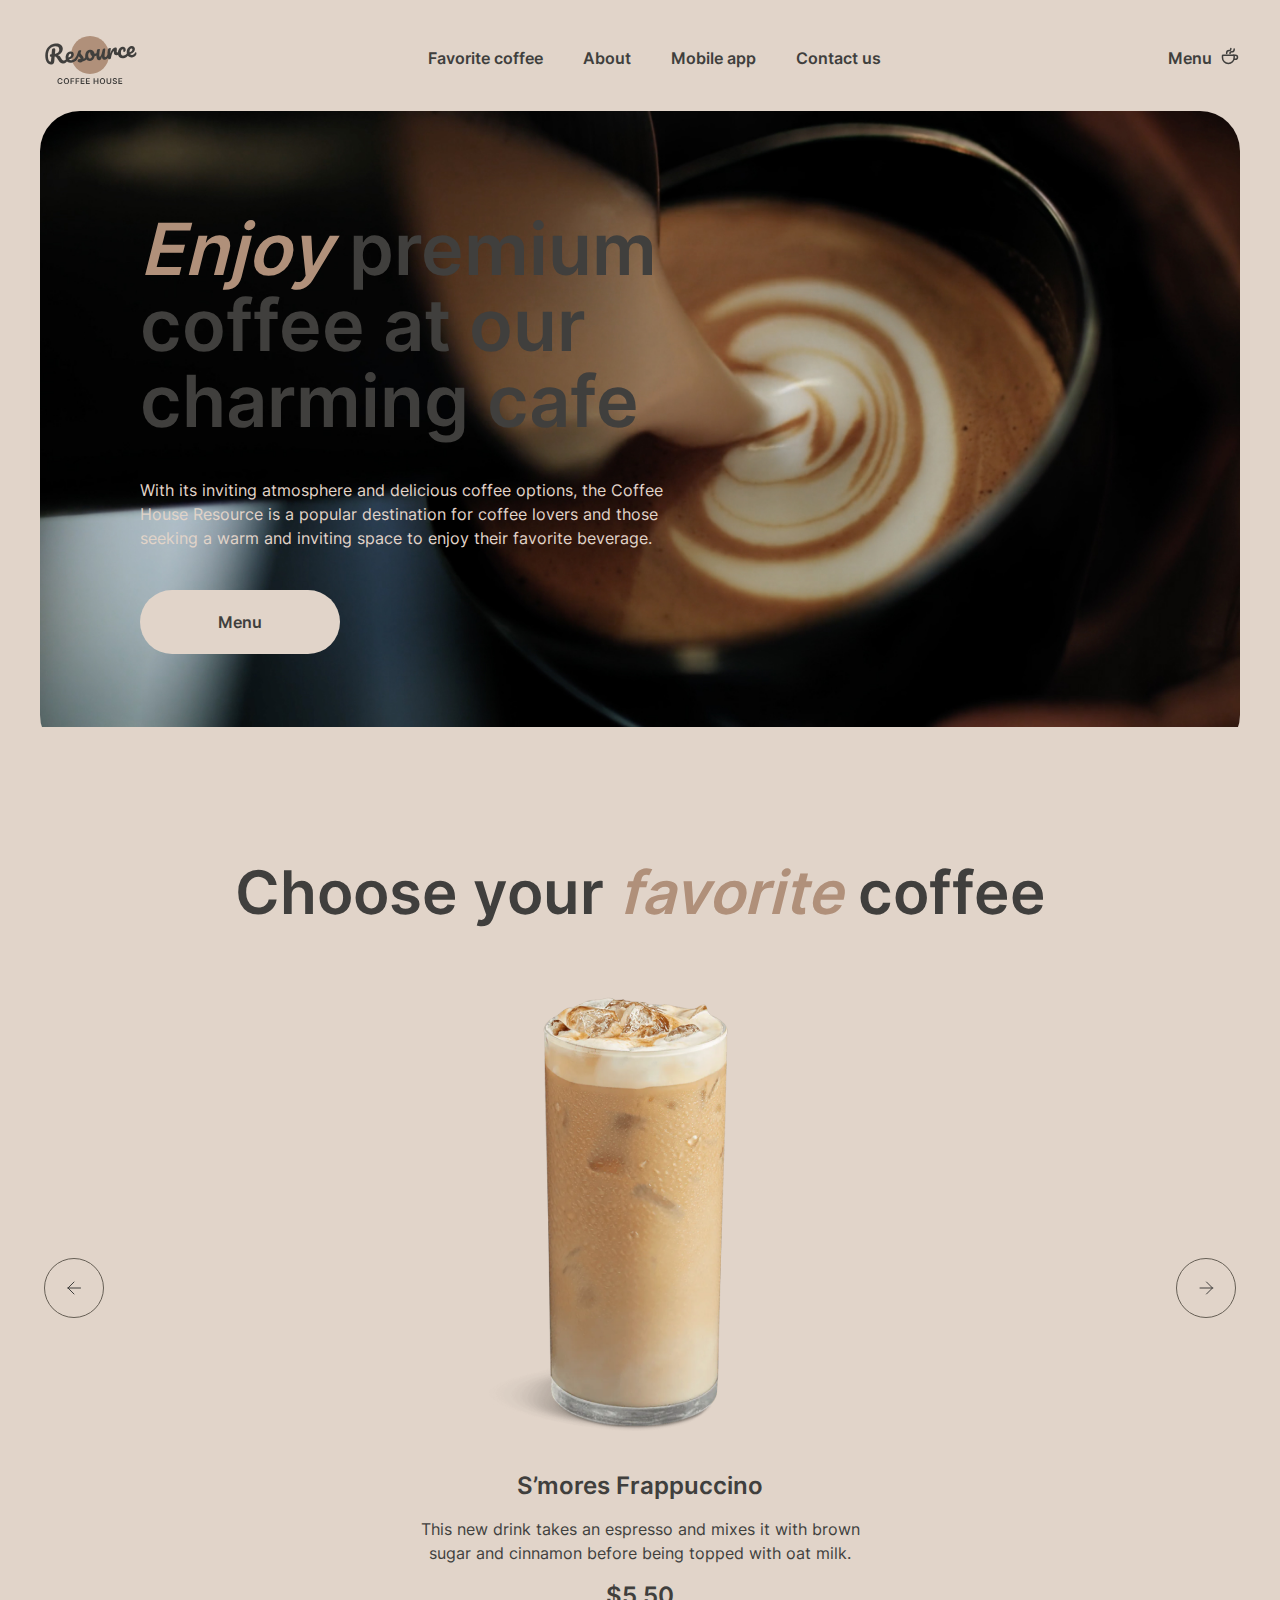
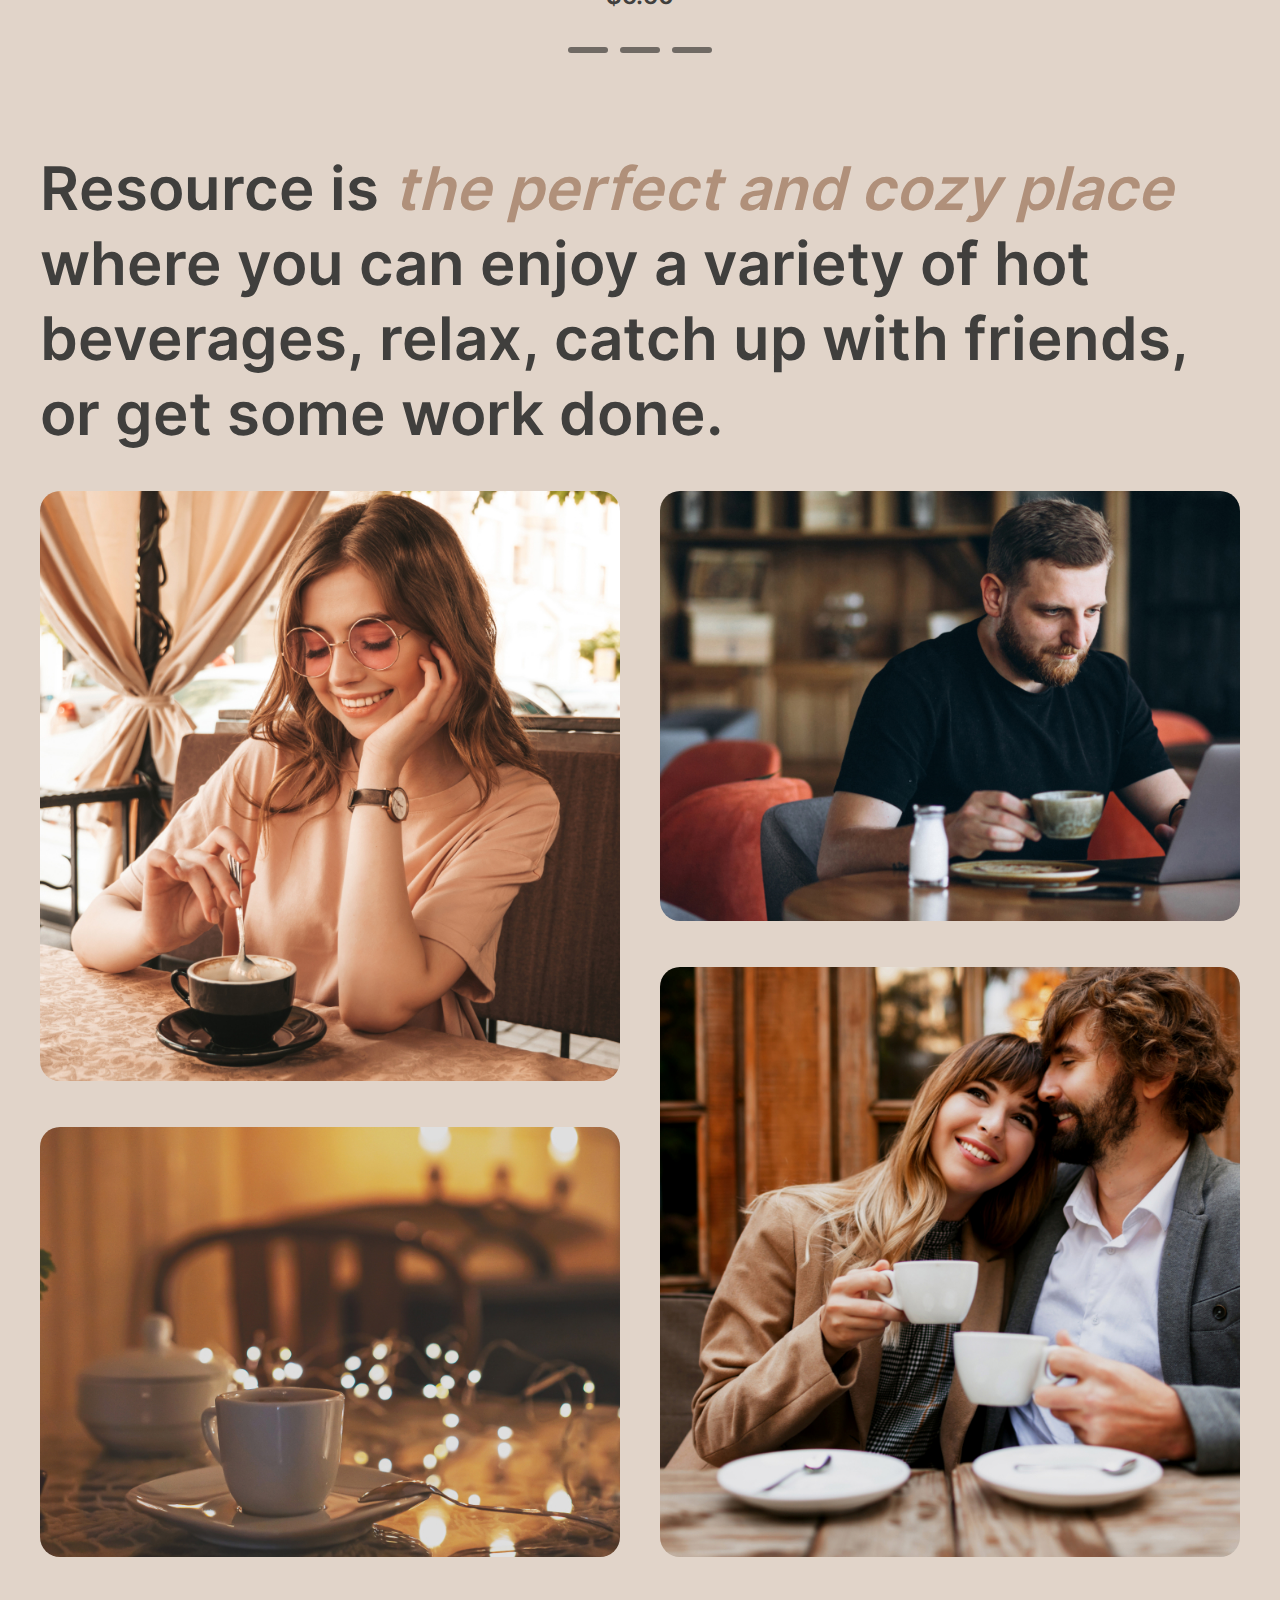
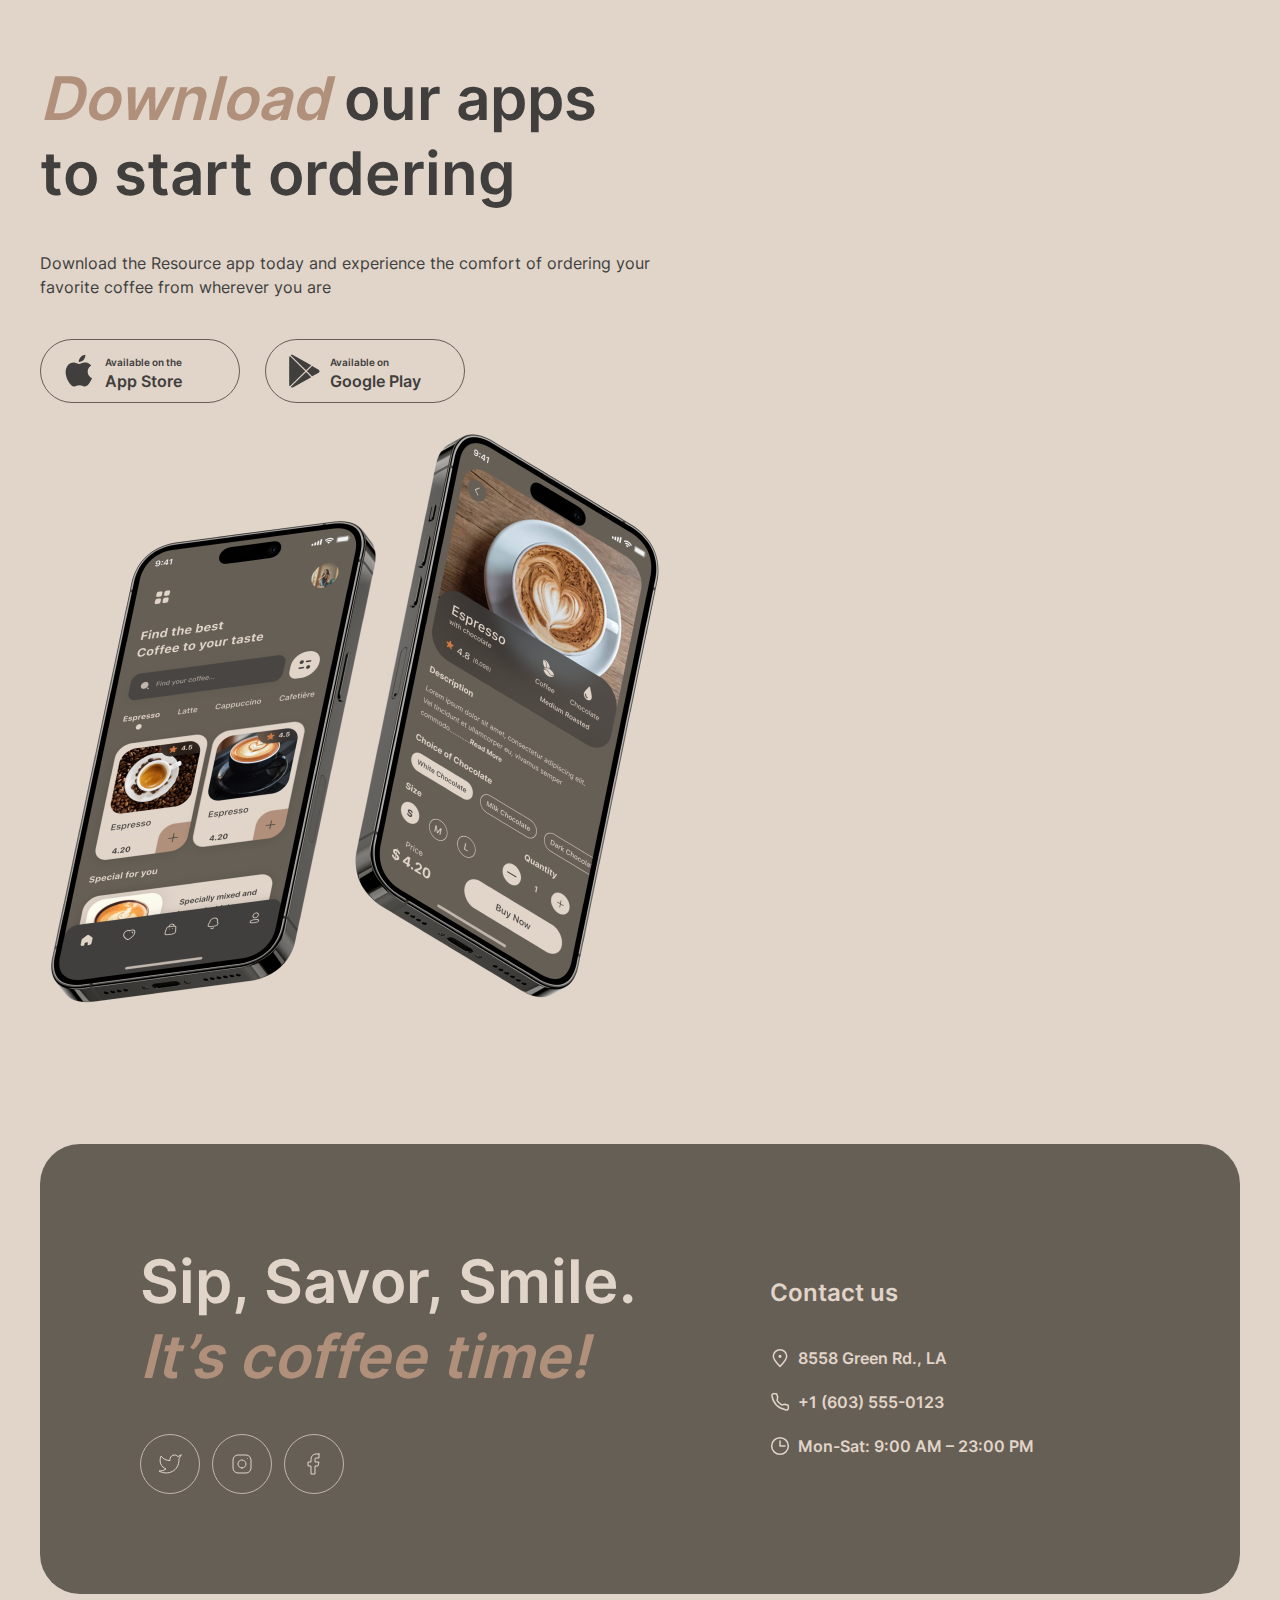
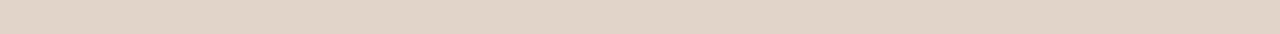
==== commit e6449d7d: "feat: check 1st page to layout" ====
--- a/coffee-house/index.html
+++ b/coffee-house/index.html
@@ -90,7 +90,7 @@
 
                             <div class="wrapper__favorite-cards">
                                 <div class="slider__navigation-prev">                                
-                                    <a href="#!" class="btn btn__round btn__prev"></a>
+                                    <a href="#!" class="btn btn__round btn__prev transition"></a>
                                 </div>
                                 <!-- <div class="slider__cards"> -->
                                     <div class="favorite__card">
@@ -107,7 +107,7 @@
                                     </div>  
                                 <!-- </div>           -->                            
                                 <div class="slider__navigation-next">
-                                    <a href="#!" class="btn btn__round btn__next"></a>
+                                    <a href="#!" class="btn btn__round btn__next transition"></a>
                                 </div>
                             </div>
 
@@ -175,13 +175,13 @@
                             <span>Download the Resource app today and experience the comfort of ordering your favorite coffee from wherever you are</span>
                         </div>
                         <div class="download__buttons">
-                            <a href="#!" class="btn btn__oval link download__btn appstore">
+                            <a href="#!" class="btn btn__oval link download__btn appstore transition">
                                 <div class="download__btn-text">
                                     <p class="caption">Available on the</p>
                                     <p class="no-margin">App Store</p>
                                 </div>
                             </a>
-                            <a href="#!" class="btn btn__oval link download__btn googleplay">
+                            <a href="#!" class="btn btn__oval link download__btn googleplay transition">
                                 <div class="download__btn-text">
                                     <p class="caption">Available on</p>
                                     <p class="no-margin">Google Play</p>  
@@ -210,15 +210,15 @@
                         <span class="accent">It’s coffee time!</span>
                     </h2>
                     <div class="footer__social">
-                        <a href="https://twitter.com/VasilyeuUV" class="btn btn__round footer__social-btn twitter" target="_blank"></a>
-                        <a href="https://www.instagram.com/blade.b.b/" class="btn btn__round footer__social-btn instagramm" target="_blank"></a>
-                        <a href="https://www.facebook.com/profile.php?id=61554115852307" class="btn btn__round footer__social-btn facebook" target="_blank"></a>
+                        <a href="https://twitter.com/VasilyeuUV" class="btn btn__round footer__social-btn twitter transition" target="_blank"></a>
+                        <a href="https://www.instagram.com/blade.b.b/" class="btn btn__round footer__social-btn instagramm transition" target="_blank"></a>
+                        <a href="https://www.facebook.com/profile.php?id=61554115852307" class="btn btn__round footer__social-btn facebook transition" target="_blank"></a>
                     </div>
                 </div>
 
                 <div class="light footer__content-right">
                     <h3 class="footer__contact-title">Contact us</h3>
-                    <a href="https://www.google.com/maps/place/Green+Rd,+Louisiana+70634,+%D0%A1%D0%A8%D0%90/@30.5420931,-93.0218398,10z" class="light interactive__link footer__link footer__contact-adress" target="_blank">8558 Green Rd.,  LA</a>
+                    <a href="https://www.google.com/maps/place/Green+Rd,+Louisiana+70634,+%D0%A1%D0%A8%D0%90/@30.5420931,-93.0218398,10z" class="light interactive__link footer__link footer__contact-adress" target="_blank">8558 Green Rd., LA</a>
                     <a href="tel:+1 (603) 555-0123" class="light interactive__link footer__link footer__contact-phone" target="_blank">+1 (603) 555-0123</a>
                     <p class="light footer__link footer__contact-clock">Mon-Sat: 9:00 AM – 23:00 PM</p>
                 </div>                
--- a/coffee-house/css/main.css
+++ b/coffee-house/css/main.css
@@ -107,6 +107,10 @@
 :focus {
     outline: none;
 }
+
+.transition {
+    transition: 2s;
+}
 /*#endregion BASIC STYLE*/
 
 
@@ -128,7 +132,7 @@
 
 h3 {
     font: var(--font-heading-3);
-    margin-bottom: 40px;
+    margin: 0;
 }
 
 .light {
@@ -182,25 +186,58 @@
     height: 64px;
 }
 
-.twitter {    
+.twitter,
+.twitter:not(:hover) {    
     background: url(../img/icons/twitter.svg) no-repeat center center;
 }
 
-.instagramm {
+.twitter:hover {    
+    background: url(../img/icons/twitter-dark.svg) no-repeat center center;
+    background-color: var(--background-color-body);
+}
+
+.instagramm,
+.instagramm:not(:hover) {
     background: url(../img/icons/instagram.svg) no-repeat center center;
 }
 
-.facebook {
+.instagramm:hover {
+    background: url(../img/icons/instagram-dark.svg) no-repeat center center;
+    background-color: var(--background-color-body);
+}
+
+.facebook,
+.facebook:not(:hover) {
     background: url(../img/icons/facebook.svg) no-repeat center center;
 }
 
-.appstore {
+.facebook:hover {
+    background: url(../img/icons/facebook-dark.svg) no-repeat center center;
+    background-color: var(--background-color-body);
+}
+
+.appstore,
+.appstore:not(:hover) {
     background: url(../img/icons/appstore-icon.svg) no-repeat 20px center;
 }
 
-.googleplay {
+.appstore:hover {
+    background: url(../img/icons/appstore-light-icon.svg) no-repeat 20px center;
+    background-color: var(--background-color-container);    
+    color: var(--text-color-light);       
+}
+
+.googleplay,
+.googleplay:not(:hover) {
     background: url(../img/icons/googleplay-icon.svg) no-repeat 20px center;
 }
+
+.googleplay:hover {
+    background: url(../img/icons/googleplay-icon-light.svg) no-repeat 20px center;
+    background-color: var(--background-color-container); 
+    color: var(--text-color-light);       
+}
+
 /*#endregion ELEMENTS*/
 
 
@@ -217,7 +254,12 @@
     flex-wrap: wrap;
     align-items: center;
     justify-content: space-between;
-    padding: 20px 0;    
+    padding: 20px 0; 
+    margin-bottom: -5px;   
+}
+
+.header__logo {
+    margin-top: 10px;
 }
 
 .header__list {
@@ -228,10 +270,6 @@
 .header__item {
     margin-right: 40px;
 }
-
-/* .header__item:last-child {
-    margin-right: 0;
-} */
 
 .header__burger-link {
     display: inline-block;
@@ -249,9 +287,12 @@
 /*#region Hero*/
 
 .wrapper__hero {
-    padding: 100px;
+    height: 644px;
+    padding: 79px 100px;
     border-radius: 40px;
-    background: url(../img/main_page/img-hero.jpg), lightgray 50% / cover no-repeat;    
+    /* background: url(../img/main_page/img-hero.jpg), lightgray 50% / cover no-repeat;   */
+    background: url(../img/main_page/img-hero.jpg) no-repeat left -28px;
+
     background-size: cover;
 }
 
@@ -291,18 +332,38 @@
 /*--------------------------------------------------------*/
 /*#region Favorite Card*/
 
+.favorite {
+    margin-bottom: 140px;
+}
+
 .favorite__title {
     text-align: center;
 }
 
-.btn__prev {
+.btn__prev,
+.btn__prev:not(:hover) {
     border: 1px solid var(--border-color-dark, #665F55);
     background: url(../img/icons/arrow-left.svg) no-repeat center center;
-}
-
-.btn__next {
+    margin: 0 0 0 4px;
+}
+
+.btn__next,
+.btn__next:not(:hover) {
     border: 1px solid var(--border-color-dark, #665F55);
     background: url(../img/icons/arrow-right.svg) no-repeat center center;
+    margin: 0 4px 0 0;
+}
+
+.btn__next:hover {
+    background: url(../img/icons/arrow-right-light.svg) no-repeat center center;
+    background-color: var(--background-color-container);
+    transition: 2s;
+}
+
+.btn__prev:hover
+{
+    background: url(../img/icons/arrow-left-light.svg) no-repeat center center;
+    background-color: var(--background-color-container);
 }
 
 .wrapper__favorite-cards {
@@ -310,6 +371,7 @@
     flex-wrap: wrap;
     justify-content: space-between;
     align-items: center;
+    padding: 0;
 }
 
 .favorite__card {
@@ -319,7 +381,7 @@
 }
 
 .favorite__card-imgbox {
-    margin-bottom: 20px;
+    margin-bottom: 15px;
 }
 
 .favorite__card-content {
@@ -345,14 +407,15 @@
 }
 
 .slider__navigation-control {
-    width: 30px;
-    height: 8px;
-    margin: 6px;
+    width: 40px;
+    height: 6px;
     cursor: pointer;
     background-color: #000;
     opacity: .5;
     border-radius: 10px;
     transition: all 0.4s ease;
+    margin: 6px;
+    margin-top: 36px;
 }
 
 .slider__navigation-control:hover {
@@ -371,6 +434,10 @@
 /*--------------------------------------------------------*/
 /*#region About*/
 
+.about {
+    margin-bottom: 38px;
+}
+
 .wrapper__about {
     text-align: center;
 }
@@ -407,15 +474,15 @@
 /*--------------------------------------------------------*/
 /*#region Download*/
 
+.download {
+    margin-bottom: 105px;
+}
+
 .download__content {
     display: flex;
     flex-wrap: wrap;
     align-items: center;
     justify-content: space-between;
-}
-
-.download__content-common{
-    flex: 1;
 }
 
 .download__content-right {
@@ -456,7 +523,8 @@
 .footer__content {
     display: flex;
     flex-wrap: wrap;
-    padding: 100px;
+    height: 450px;
+    padding: 80px 100px;
     border-radius: 40px;
     background-color: var(--background-color-container);
     margin-bottom: 40px;    
@@ -481,19 +549,21 @@
 
 .footer__social-btn {
     border: 1px solid var(--border-color-light, #C1B6AD);
-    margin-right: 20px;
+    margin-right: 7px;
 }
 
 .footer__contact-title {
-    margin-top: 55px;
+    margin: 54px 0 38px 0;
 }
 
 .footer__contact-adress {
     background: url(../img/icons/pin-alt.svg) no-repeat left center;
+    margin-bottom: 20px;
 }
 
 .footer__contact-phone {
     background: url(../img/icons/phone.svg) no-repeat left center;
+    margin-bottom: 20px;
 }
 
 .footer__contact-clock {
@@ -553,6 +623,12 @@
     max-width: 310px;
     border: solid 1px var(--border-color-light, #C1B6AD); 
     border-radius: 40px;
+    transition: 2s;
+}
+
+.offer__card:hover {
+    transform: scale(1.05);
+    border-width: 3px; 
 }
 
 .offer__card-imgbox {
@@ -631,6 +707,7 @@
     .circle__image {
         background: var(--text-color-light);
     }
+    transition: 1s;
 }
 
 .btn__oval-circle {
